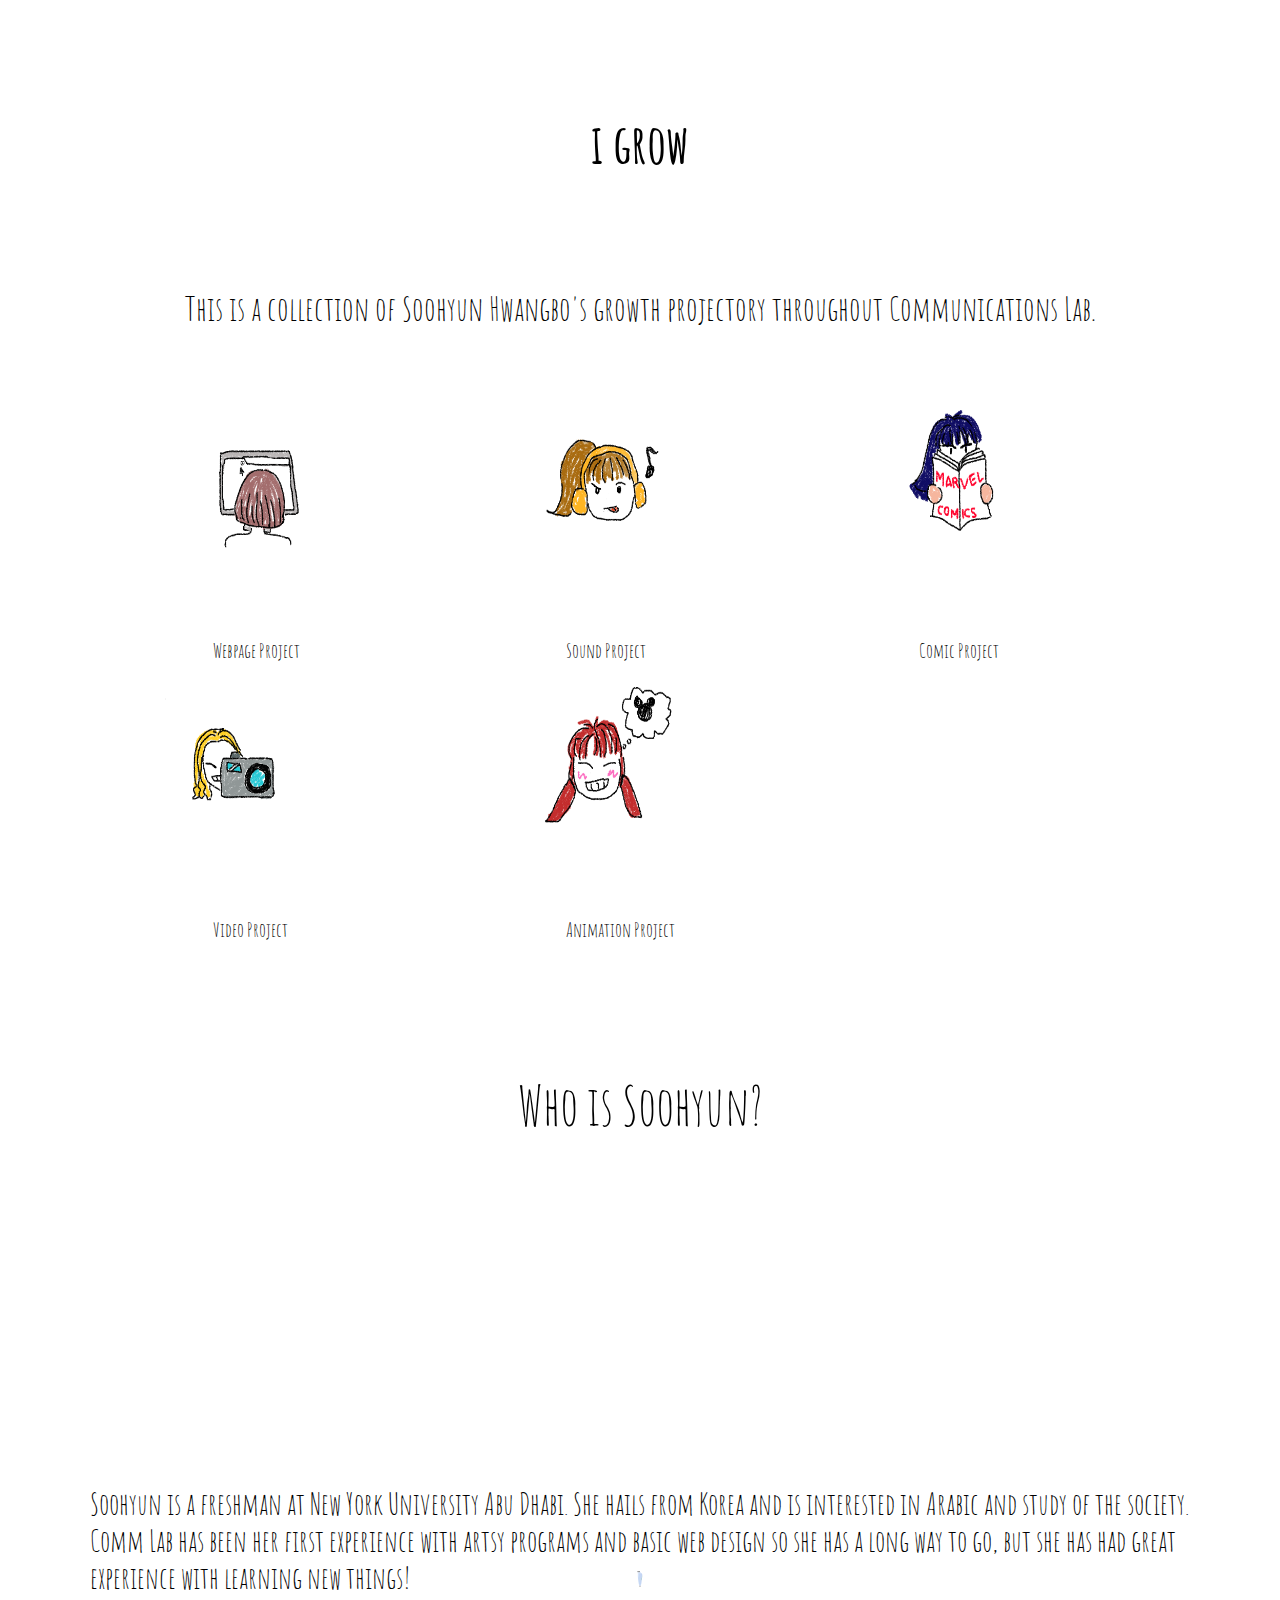
==== index.html @ 3f759a12 "added final web files" ====
<!DOCTYPE html>
<html>
	<head>
		<meta charset="utf-8">
		<link rel="stylesheet" type="text/css" href="finalstyle.css">
		<link href="https://fonts.googleapis.com/css?family=Amatic+SC" rel="stylesheet">
		<title>hwangbo grows</title>
	</head>
	<body>
		<div class="title"> <b> i grow </b> </div>
		<div style="text-align: center; font-size: 25pt; margin: 5%;"> This is a collection of Soohyun Hwangbo's growth projectory throughout Communications Lab. </div>
		<div class="container">
			<a href="https://sh4733.github.io/website1.html" class="images"> <img src="web.png" style="width: 350px; height: 250px;"> </a>
			<div class="subtitle">Webpage Project</div>
		</div>
		<div class="container">
			<a href="https://sh4733.github.io/Sound%20Project/home.html" class="images"> <img src="sound.png" style="width: 350px; height: 250px;"> </a>
			<div class="subtitle"> Sound Project </div>
		</div>
		<div class="container">
			<a href="https://manaspant.github.io/CommLab-Comics" class="images"> <img src="comic.png" style="width: 350px; height: 250px;"> </a> 
			<div class="subtitle"> Comic Project </div>
		</div>
		<br>
		<div class="container">
			<a href="https://russell-c.github.io/FoodSeekers/index.html" class="images"> <img src="video.png" style="width: 350px; height: 250px;"> </a>
			<div class="subtitle"> Video Project </div>
		</div>
		<div class="container">
			<a href="https://manesha123.github.io/animation" class="images"> <img src="animation.png" style="width: 350px; height: 250px;"> </a>
			<div class="subtitle"> Animation Project </div>
		</div>
		<br>
		<br>
		<div class="title" style="margin-top: 10%; margin-bottom: 15%;"> Who is Soohyun? </div>
		<img src="soohyun.jpg" class="profilepic">
		<p style="font-size: 30px; display: block; margin-top: 15%;"> Soohyun is a freshman at New York University Abu Dhabi. She hails from Korea and is interested in Arabic and study of the society. Comm Lab has been her first experience with artsy programs and basic web design so she has a long way to go, but she has had great experience with learning new things! </p>
	</body>
</html>
---- finalstyle.css ----
body{
	font-family: 'Amatic SC', cursive;
	max-width: 1100px;
	margin:auto;
}

.container{
	display: inline-block;
}

.title{
	text-align: center;
	font-size: 40pt;
	margin: 10%;
}

.subtitle{
	display: inline-block;
	text-align: center;
	font-size: 20px;
	margin-left: 35%;
}

.images{
	display: block;
}

.profilepic{
	border-radius: 50%;
	display: block;
	margin-left: auto;
	margin-right: auto;
	transform: rotate(270deg);
	width:50%;
}
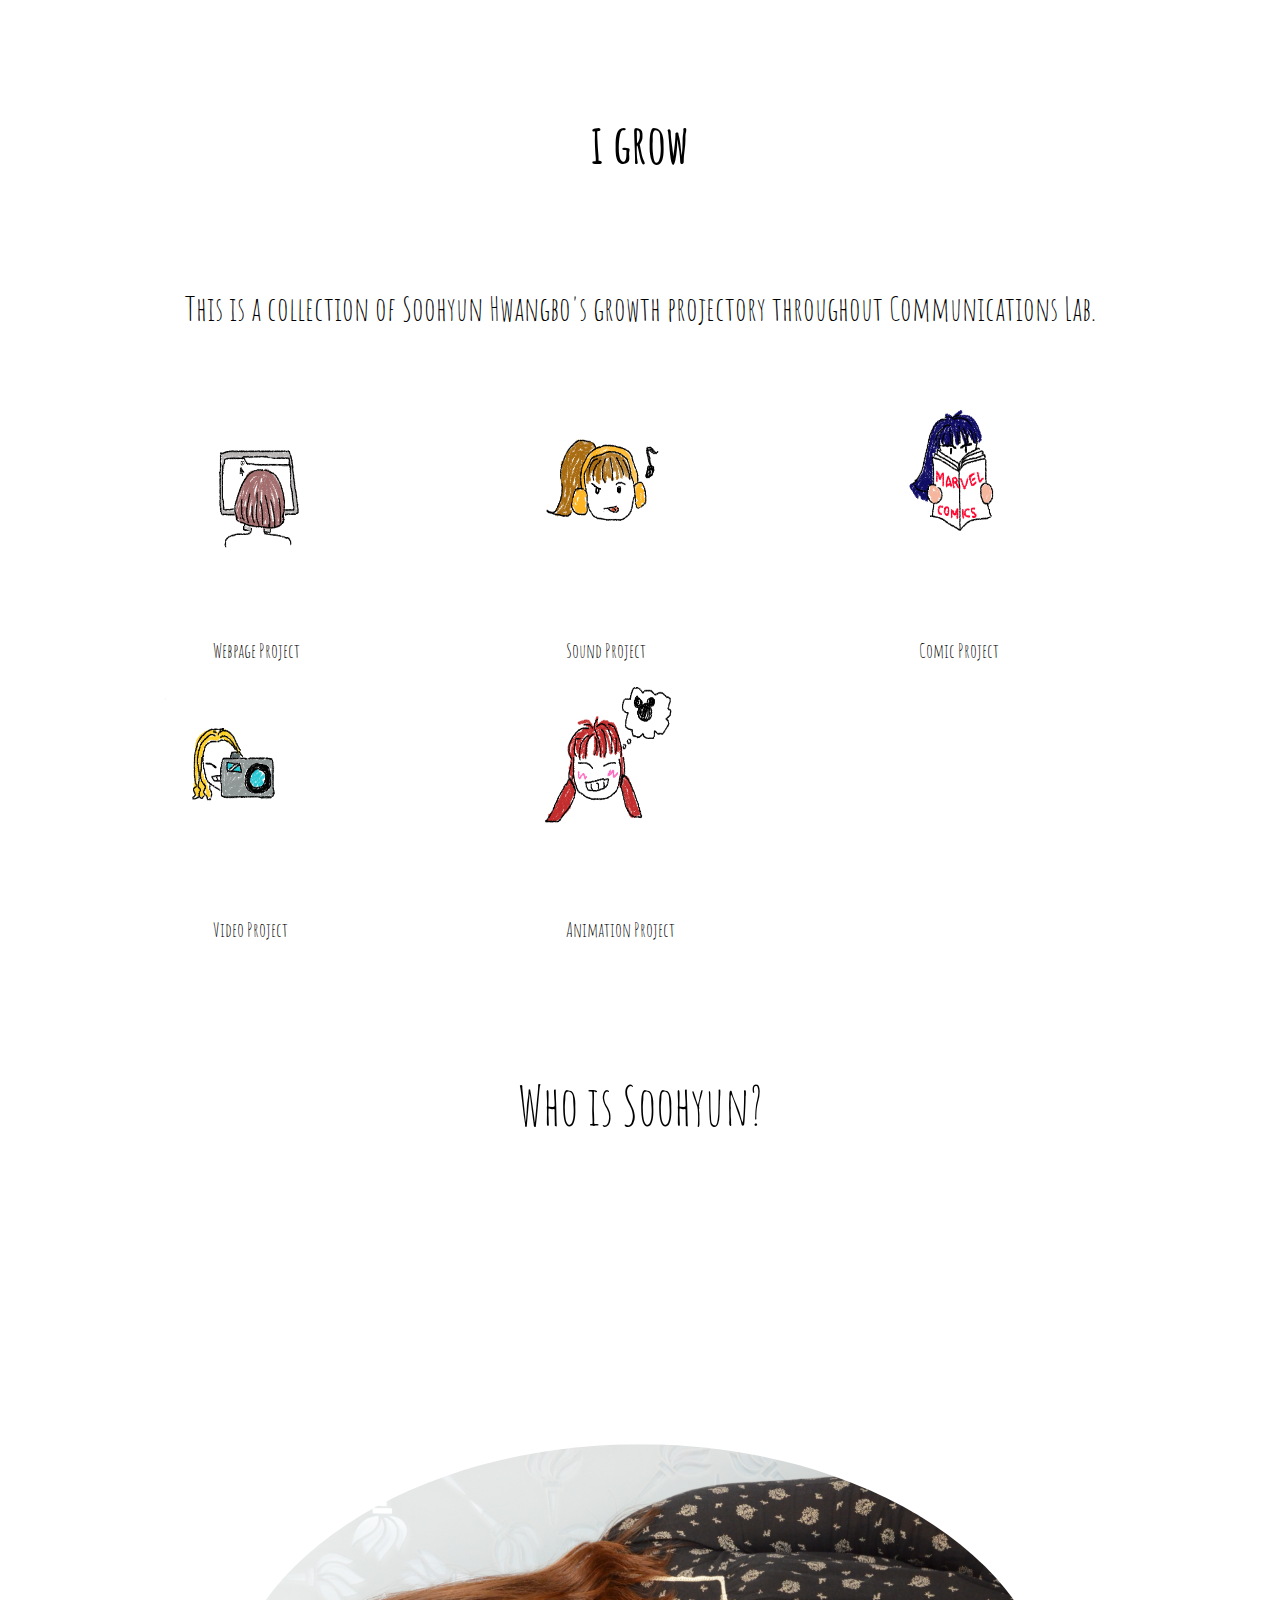
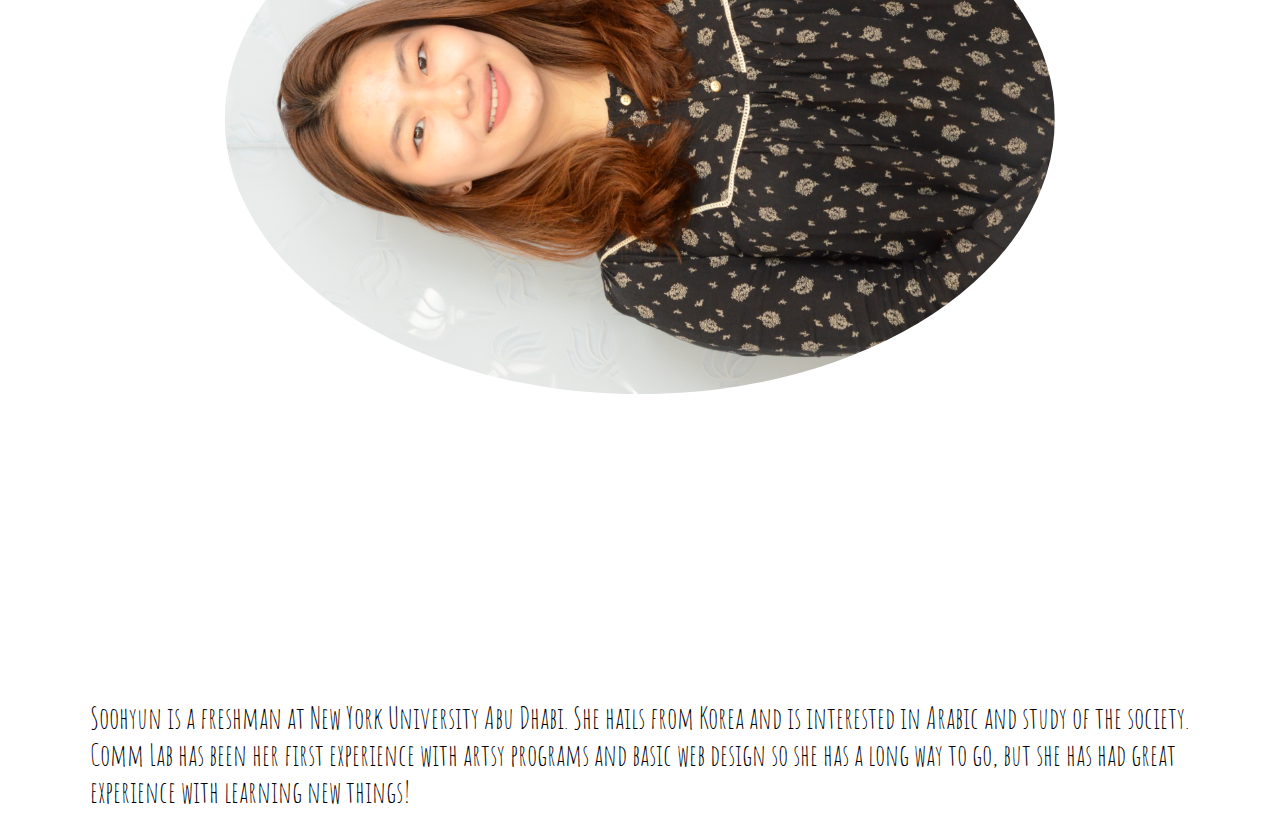
==== commit 1914c520: "update" ====
--- a/index.html
+++ b/index.html
@@ -10,11 +10,11 @@
 		<div class="title"> <b> i grow </b> </div>
 		<div style="text-align: center; font-size: 25pt; margin: 5%;"> This is a collection of Soohyun Hwangbo's growth projectory throughout Communications Lab. </div>
 		<div class="container">
-			<a href="https://sh4733.github.io/website1.html" class="images"> <img src="web.png" style="width: 350px; height: 250px;"> </a>
+			<a href="https://sh4733.github.io/web/website1.html" class="images"> <img src="web.png" style="width: 350px; height: 250px;"> </a>
 			<div class="subtitle">Webpage Project</div>
 		</div>
 		<div class="container">
-			<a href="https://sh4733.github.io/Sound%20Project/home.html" class="images"> <img src="sound.png" style="width: 350px; height: 250px;"> </a>
+			<a href="https://sh4733.github.io/sound/home.html" class="images"> <img src="sound.png" style="width: 350px; height: 250px;"> </a>
 			<div class="subtitle"> Sound Project </div>
 		</div>
 		<div class="container">
@@ -33,7 +33,7 @@
 		<br>
 		<br>
 		<div class="title" style="margin-top: 10%; margin-bottom: 15%;"> Who is Soohyun? </div>
-		<img src="soohyun.jpg" class="profilepic">
+		<img src="soohyun.JPG" class="profilepic">
 		<p style="font-size: 30px; display: block; margin-top: 15%;"> Soohyun is a freshman at New York University Abu Dhabi. She hails from Korea and is interested in Arabic and study of the society. Comm Lab has been her first experience with artsy programs and basic web design so she has a long way to go, but she has had great experience with learning new things! </p>
 	</body>
 </html>